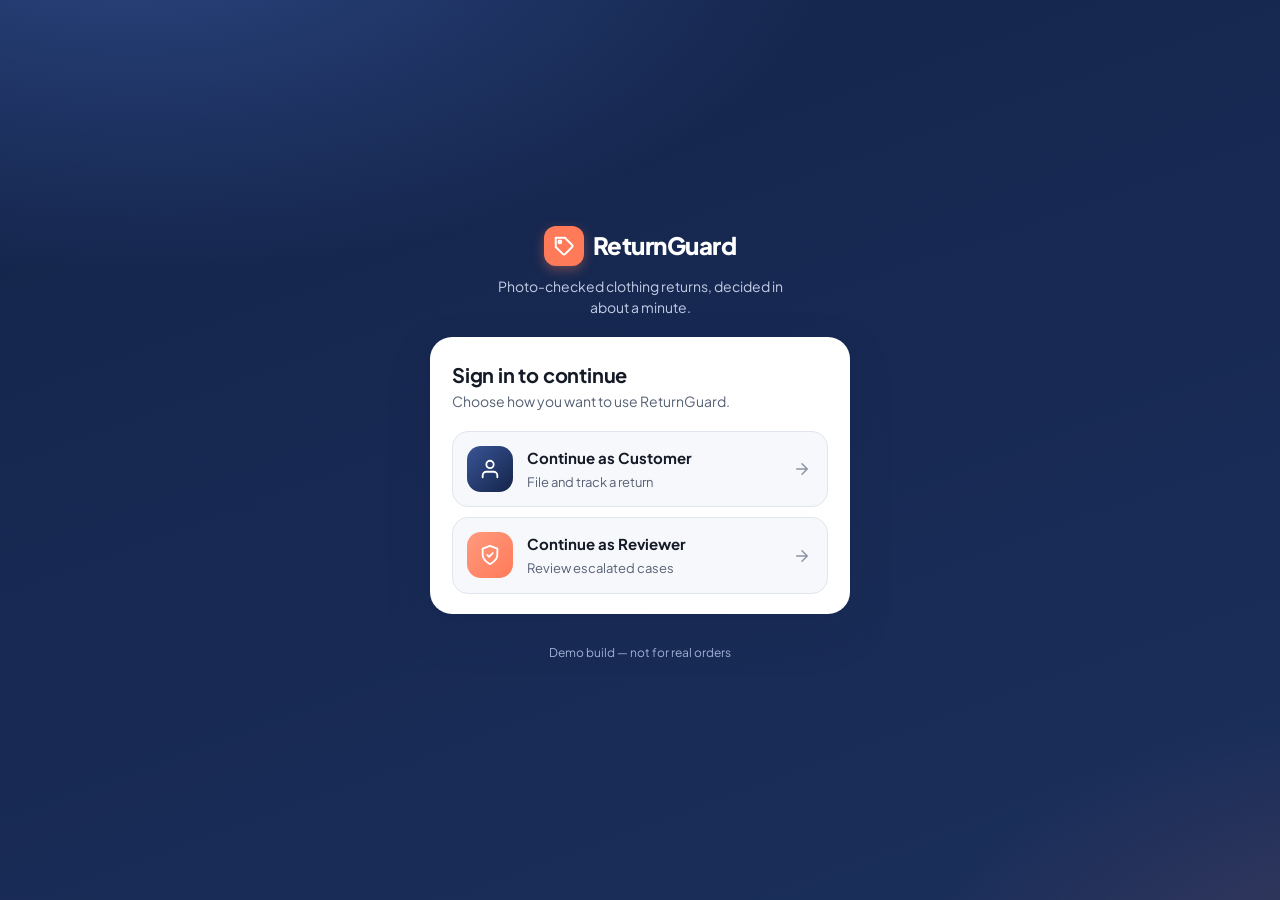
==== static/login.html @ 1fe6e281 "add : whole agentic integration and with multi page UI and theme change" ====
<!doctype html>
<html lang="en">
<head>
<meta charset="utf-8">
<meta name="viewport" content="width=device-width, initial-scale=1">
<title>Sign in · ReturnGuard</title>
<link rel="preconnect" href="https://fonts.googleapis.com">
<link rel="preconnect" href="https://fonts.gstatic.com" crossorigin>
<link href="https://fonts.googleapis.com/css2?family=Plus+Jakarta+Sans:wght@400;500;600;700;800&family=JetBrains+Mono:wght@500&display=swap" rel="stylesheet">
<link rel="stylesheet" href="/static/app.css">
<style>
body { min-height: 100vh; display: grid; place-items: center; padding: 28px 16px;
       background: radial-gradient(1200px 600px at 10% -10%, #2b4682 0%, transparent 60%),
                   radial-gradient(900px 500px at 110% 110%, #ff7a5926 0%, transparent 55%),
                   linear-gradient(160deg, var(--navy) 0%, #1b2f5c 100%); }
.wrap { width: 100%; max-width: 420px; display: grid; gap: 18px; }
.top { text-align: center; color: #fff; display: grid; gap: 10px; justify-items: center; }
.top .brand { font-size: 24px; }
.top .brand .tag { width: 40px; height: 40px; border-radius: 12px; }
.top .brand .tag svg { width: 22px; height: 22px; }
.top p { margin: 0; color: #c3cde4; font-size: 14px; max-width: 32ch; }
.card { background: var(--surface); border-radius: 22px; box-shadow: var(--shadow-lg); padding: 26px 22px 20px; }
.card h1 { font-size: 20px; }
.card .sub { color: var(--ink-2); font-size: 14px; margin: 4px 0 18px; }
.roles { display: grid; gap: 10px; }
.role { display: grid; grid-template-columns: 46px 1fr 20px; gap: 14px; align-items: center; text-align: left; width: 100%;
        background: var(--card); border: 1.5px solid var(--line); border-radius: 16px; padding: 14px; cursor: pointer;
        transition: border-color .15s, background .15s, transform .15s; }
.role:hover { border-color: var(--line-2); transform: translateY(-1px); background: #fff; }
.role[aria-expanded="true"] { border-color: var(--coral); background: #fff; box-shadow: 0 0 0 4px var(--coral-soft); }
.avatar { width: 46px; height: 46px; border-radius: 14px; display: grid; place-items: center; color: #fff; background: linear-gradient(135deg, var(--navy-3), var(--navy)); }
.avatar.r { background: linear-gradient(135deg, #ff9a7e, var(--coral)); }
.avatar svg { width: 22px; height: 22px; }
.role b { display: block; font-size: 15px; }
.role span.s { font-size: 13px; color: var(--ink-2); }
.arrow { color: var(--ink-3); }
.role[aria-expanded="true"] .arrow { color: var(--coral); }
form { margin-top: 6px; }
.demo { margin-top: 14px; font-size: 13px; color: var(--ink-2); background: var(--card); border: 1px dashed var(--line-2); border-radius: 12px; padding: 10px 12px; display: flex; flex-wrap: wrap; gap: 6px; align-items: center; }
.demo button { border: 1px solid var(--line-2); background: #fff; border-radius: 999px; padding: 3px 10px; font-size: 12.5px; font-weight: 600; cursor: pointer; color: var(--navy-2); }
.demo button:hover { border-color: var(--navy-3); }
.foot { text-align: center; color: #9fb0d3; font-size: 12px; }
.pw { position: relative; }
.pw input { padding-right: 46px; }
.eye { position: absolute; right: 6px; top: 50%; transform: translateY(-50%); width: 34px; height: 34px; border: 0; border-radius: 10px;
       background: transparent; color: var(--ink-3); display: grid; place-items: center; cursor: pointer; }
.eye:hover { background: var(--card); color: var(--navy-2); }
.eye[aria-pressed="true"] { color: var(--coral); }
</style>
</head>
<body>
<div class="wrap rise">
  <div class="top" id="top"></div>
  <main class="card">
    <h1>Sign in to continue</h1>
    <p class="sub">Choose how you want to use ReturnGuard.</p>
    <div class="roles">
      <button class="role" id="role-customer" type="button" aria-expanded="false" aria-controls="form">
        <span class="avatar" id="ic-c"></span><span><b>Continue as Customer</b><span class="s">File and track a return</span></span><span class="arrow" id="ar-c"></span>
      </button>
      <button class="role" id="role-reviewer" type="button" aria-expanded="false" aria-controls="form">
        <span class="avatar r" id="ic-r"></span><span><b>Continue as Reviewer</b><span class="s">Review escalated cases</span></span><span class="arrow" id="ar-r"></span>
      </button>
    </div>
    <form id="form" hidden novalidate class="rise">
      <label for="username">Username</label>
      <input type="text" id="username" autocomplete="username" required>
      <label for="password">Password</label>
      <div class="pw">
        <input type="password" id="password" autocomplete="current-password" required>
        <button type="button" class="eye" id="eye" aria-label="Show password" aria-pressed="false" title="Show password"></button>
      </div>
      <button class="btn block" id="submit" type="submit" style="margin-top:20px">Sign in</button>
      <div id="err" role="alert"></div>
      <div class="demo" id="demo" hidden></div>
    </form>
  </main>
  <p class="foot">Demo build — not for real orders</p>
</div>
<script src="/static/app.js"></script>
<script>
let role = null, demo = [];
$("top").innerHTML = `${brand()}<p>Photo-checked clothing returns, decided in about a minute.</p>`;
$("ic-c").innerHTML = icon("user"); $("ic-r").innerHTML = icon("shield");
$("ar-c").innerHTML = icon("arrow"); $("ar-r").innerHTML = icon("arrow");

function setPasswordVisible(show) {
  $("password").type = show ? "text" : "password";
  $("eye").innerHTML = icon(show ? "eyeOff" : "eye");
  $("eye").setAttribute("aria-pressed", show);
  $("eye").setAttribute("aria-label", show ? "Hide password" : "Show password");
  $("eye").title = show ? "Hide password" : "Show password";
}
setPasswordVisible(false);
$("eye").onclick = () => { setPasswordVisible($("password").type === "password"); $("password").focus(); };

function choose(r) {
  role = r;
  for (const k of ["customer", "reviewer"]) $("role-" + k).setAttribute("aria-expanded", k === r);
  $("form").hidden = false;
  $("err").innerHTML = "";
  $("submit").textContent = r === "reviewer" ? "Sign in as reviewer" : "Sign in";
  const accounts = demo.filter((a) => a.role === r);
  $("demo").hidden = !accounts.length;
  $("demo").innerHTML = `<span>Demo accounts:</span>` + accounts.map((a) =>
    `<button type="button" data-u="${esc(a.username)}" data-p="${esc(a.password)}">${esc(a.username)}</button>`).join("");
  $("demo").querySelectorAll("button").forEach((b) => b.onclick = () => { $("username").value = b.dataset.u; $("password").value = b.dataset.p; $("submit").focus(); });
  $("username").focus();
}
$("role-customer").onclick = () => choose("customer");
$("role-reviewer").onclick = () => choose("reviewer");

$("form").addEventListener("submit", async (e) => {
  e.preventDefault();
  $("err").innerHTML = "";
  if (!$("username").value.trim() || !$("password").value) {
    $("err").innerHTML = `<div class="error">Enter your username and password.</div>`;
    return;
  }
  $("submit").disabled = true;
  try {
    const u = await postJSON("/api/login", {username: $("username").value.trim(), password: $("password").value, role});
    location.href = u.role === "reviewer" ? "/review" : "/customer";
  } catch (err) {
    $("err").innerHTML = `<div class="error">${esc(err.message)}</div>`;
  } finally { $("submit").disabled = false; }
});

(async () => {
  try { demo = (await api("/api/config")).demo_accounts; } catch { demo = []; }
  const want = new URLSearchParams(location.search).get("role");
  if (want === "customer" || want === "reviewer") choose(want);
})();
</script>
</body>
</html>
---- static/app.css ----
/* ReturnGuard shared styles. Brand: deep navy with a coral "garment tag" accent, soft cool background,
   rounded white cards. Built from the team's Figma wireframes (S1-S5), restyled for the demo. */
:root {
  --navy: #14244a;
  --navy-2: #22396e;
  --navy-3: #3a5596;
  --coral: #ff7a59;
  --coral-soft: #ffe9e2;
  --bg: #f2f4f8;
  --surface: #ffffff;
  --card: #f7f8fb;
  --line: #e1e5ee;
  --line-2: #cfd6e4;
  --ink: #141a26;
  --ink-2: #566175;
  --ink-3: #8b94a6;
  --ok: #138a5c;   --ok-bg: #e2f5ec;   --ok-btn: #179a67;
  --warn: #9a6400; --warn-bg: #fdf1d2; --warn-btn: #d99a0b; --warn-box: #fff7e2;
  --bad: #c42b31;  --bad-bg: #fde6e6;  --bad-btn: #dc3a40;
  --info: #2f55b8; --info-bg: #e7eeff;
  --box: #ff6a3d;
  --shadow: 0 1px 2px rgba(20, 36, 74, .06), 0 8px 24px rgba(20, 36, 74, .07);
  --shadow-lg: 0 2px 4px rgba(20, 36, 74, .06), 0 18px 48px rgba(20, 36, 74, .14);
  --radius: 16px;
  --font: "Plus Jakarta Sans", "Segoe UI", system-ui, -apple-system, sans-serif;
  --mono: "JetBrains Mono", ui-monospace, Consolas, monospace;
}
* { box-sizing: border-box; }
html, body { margin: 0; }
body { background: var(--bg); color: var(--ink); font: 15px/1.55 var(--font); -webkit-font-smoothing: antialiased; }
h1, h2, h3 { margin: 0; line-height: 1.2; letter-spacing: -0.01em; }
button, input, select, textarea { font: inherit; color: inherit; }
:focus-visible { outline: 3px solid var(--coral); outline-offset: 2px; }
[hidden] { display: none !important; }
a { color: var(--navy-3); }
.mono { font-family: var(--mono); font-variant-numeric: tabular-nums; }
svg.i { width: 18px; height: 18px; flex: none; stroke: currentColor; fill: none; stroke-width: 2; stroke-linecap: round; stroke-linejoin: round; vertical-align: -3px; }

/* header bar */
.bar { background: linear-gradient(120deg, var(--navy) 0%, var(--navy-2) 70%, #2b4682 100%); color: #fff;
       display: flex; align-items: center; gap: 12px; padding: 12px 18px; min-height: 64px; position: relative; }
.bar h1 { font-size: 17px; font-weight: 700; }
.bar .grow { flex: 1; }
.bar .meta { font-size: 13px; color: #c3cde4; }
.brand { display: inline-flex; align-items: center; gap: 9px; font-weight: 800; font-size: 17px; letter-spacing: -0.02em; color: #fff; text-decoration: none; }
.brand .tag { width: 30px; height: 30px; border-radius: 9px; background: var(--coral); display: grid; place-items: center; box-shadow: 0 4px 12px rgba(255,122,89,.35); }
.brand .tag svg { width: 17px; height: 17px; stroke: #fff; fill: none; stroke-width: 2.2; stroke-linecap: round; stroke-linejoin: round; }
.back { width: 38px; height: 38px; border-radius: 50%; border: 1px solid rgba(255,255,255,.22); background: rgba(255,255,255,.1);
        color: #fff; display: inline-grid; place-items: center; cursor: pointer; transition: background .15s, transform .15s; flex: none; }
.back:hover { background: rgba(255,255,255,.2); transform: translateX(-2px); }
.back svg { width: 18px; height: 18px; stroke: #fff; fill: none; stroke-width: 2.4; stroke-linecap: round; stroke-linejoin: round; }
.userchip { display: inline-flex; align-items: center; gap: 8px; font-size: 13px; color: #dfe6f5; }
.avatar-sm { width: 30px; height: 30px; border-radius: 50%; background: rgba(255,255,255,.16); display: grid; place-items: center; font-weight: 700; font-size: 12px; color: #fff; }
.signout { display: inline-flex; align-items: center; gap: 6px; background: rgba(255,255,255,.1); border: 1px solid rgba(255,255,255,.22);
           color: #fff; border-radius: 999px; padding: 6px 12px; font-size: 13px; font-weight: 600; cursor: pointer; }
.signout:hover { background: rgba(255,255,255,.2); }
.signout svg { width: 15px; height: 15px; }

/* buttons */
.btn { display: inline-flex; align-items: center; justify-content: center; gap: 8px; border: 0; border-radius: 12px; padding: 11px 18px;
       font-weight: 700; cursor: pointer; background: linear-gradient(135deg, var(--navy-2), var(--navy)); color: #fff;
       box-shadow: 0 4px 14px rgba(20,36,74,.22); transition: transform .12s, box-shadow .12s, filter .12s; }
.btn:hover:not(:disabled) { transform: translateY(-1px); box-shadow: 0 8px 20px rgba(20,36,74,.26); }
.btn:active:not(:disabled) { transform: translateY(0); }
.btn:disabled { opacity: .55; cursor: progress; }
.btn.block { display: flex; width: 100%; padding: 14px; font-size: 16px; }
.btn.ok { background: linear-gradient(135deg, #1fae75, var(--ok-btn)); box-shadow: 0 4px 14px rgba(23,154,103,.28); }
.btn.bad { background: linear-gradient(135deg, #ea5056, var(--bad-btn)); box-shadow: 0 4px 14px rgba(220,58,64,.25); }
.btn.warn { background: linear-gradient(135deg, #f0b425, var(--warn-btn)); box-shadow: 0 4px 14px rgba(217,154,11,.28); }
.btn.coral { background: linear-gradient(135deg, #ff8f72, var(--coral)); box-shadow: 0 4px 14px rgba(255,122,89,.32); }
.btn.ghost { background: #fff; color: var(--navy); border: 1px solid var(--line-2); box-shadow: none; }

/* pills and labels */
.pill { display: inline-flex; align-items: center; gap: 6px; font-size: 11.5px; font-weight: 700; letter-spacing: .02em; padding: 4px 10px; border-radius: 999px; white-space: nowrap; }
.pill::before { content: ""; width: 6px; height: 6px; border-radius: 50%; background: currentColor; opacity: .8; }
.pill.bad { background: var(--bad-bg); color: var(--bad); } .pill.warn { background: var(--warn-bg); color: var(--warn); }
.pill.ok { background: var(--ok-bg); color: var(--ok); } .pill.info { background: var(--info-bg); color: var(--info); }
.pill.mute { background: #eceff4; color: var(--ink-2); }
.label { font-size: 11.5px; font-weight: 800; letter-spacing: .08em; text-transform: uppercase; color: var(--ink-3); }
.muted { color: var(--ink-2); } .small { font-size: 13px; }
.error { margin-top: 10px; padding: 10px 12px; border-radius: 10px; background: var(--bad-bg); color: #8f1d22; font-size: 14px; }

/* forms */
label { display: block; font-size: 13px; font-weight: 700; margin: 18px 0 7px; }
select, input[type=text], input[type=password], textarea { width: 100%; padding: 11px 13px; border: 1px solid var(--line-2); border-radius: 12px; background: #fff; transition: border-color .15s, box-shadow .15s; }
select:focus, input:focus, textarea:focus { outline: none; border-color: var(--navy-3); box-shadow: 0 0 0 4px rgba(58,85,150,.14); }
textarea { min-height: 100px; resize: vertical; }

/* surfaces */
.surface { background: var(--surface); border-radius: var(--radius); box-shadow: var(--shadow); }
.spin { width: 18px; height: 18px; border-radius: 50%; border: 3px solid var(--line); border-top-color: var(--navy-3); animation: spin 1s linear infinite; display: inline-block; }
@keyframes spin { to { transform: rotate(360deg); } }
@keyframes rise { from { opacity: 0; transform: translateY(6px); } to { opacity: 1; transform: none; } }
.rise { animation: rise .35s ease both; }
@media (prefers-reduced-motion: reduce) { .spin, .rise { animation: none; } .btn, .back { transition: none; } }

/* photo with defect boxes */
.photo { position: relative; line-height: 0; background: #e3e8f1; border-radius: 12px; overflow: hidden; }
.photo img { width: 100%; display: block; }
.box { position: absolute; border: 2px solid var(--box); border-radius: 4px; box-shadow: 0 0 0 9999px rgba(0,0,0,0); }
.box span { position: absolute; left: -2px; top: -22px; background: var(--box); color: #fff; font: 700 11px/1 var(--font); padding: 5px 7px; border-radius: 5px 5px 5px 0; white-space: nowrap; }
.box.flip span { top: auto; bottom: -22px; border-radius: 0 5px 5px 5px; }
.box.weak { border-style: dashed; border-color: #f2b04a; opacity: .85; }
.box.weak span { background: #f2b04a; color: #3d2a00; font-weight: 600; }
.photo.nobox .box { display: none; }
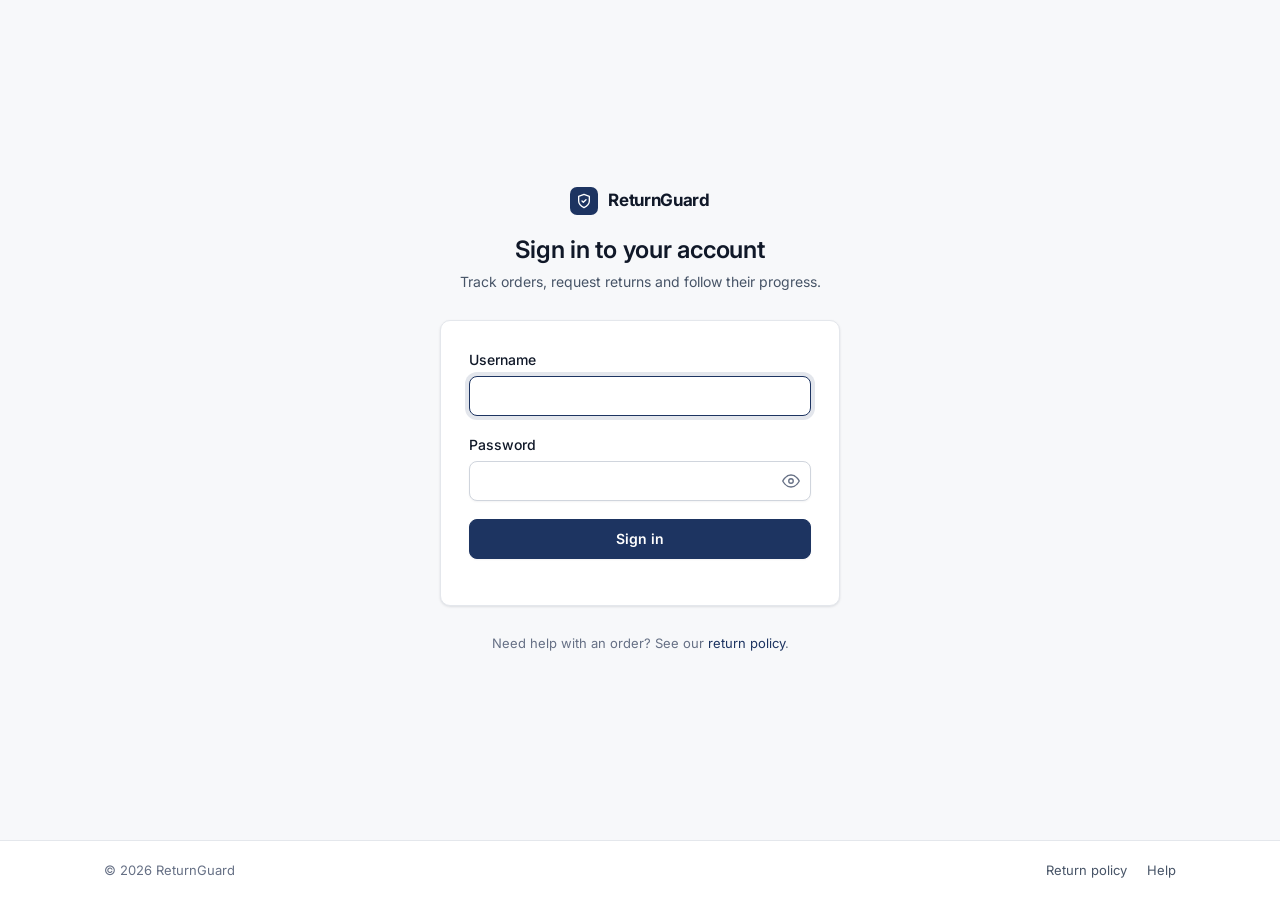
==== commit ed4d32f4: "update: implemented all the suggested changes by sir that include: 1) Image intigirty check that the" ====
--- a/static/login.html
+++ b/static/login.html
@@ -4,111 +4,100 @@
 <meta charset="utf-8">
 <meta name="viewport" content="width=device-width, initial-scale=1">
 <title>Sign in · ReturnGuard</title>
+<link rel="icon" href="/static/favicon.svg" type="image/svg+xml">
 <link rel="preconnect" href="https://fonts.googleapis.com">
 <link rel="preconnect" href="https://fonts.gstatic.com" crossorigin>
-<link href="https://fonts.googleapis.com/css2?family=Plus+Jakarta+Sans:wght@400;500;600;700;800&family=JetBrains+Mono:wght@500&display=swap" rel="stylesheet">
-<link rel="stylesheet" href="/static/app.css">
+<link href="https://fonts.googleapis.com/css2?family=Inter:wght@400;500;600;700&display=swap" rel="stylesheet">
+<link rel="stylesheet" href="/static/app.css?v=4">
 <style>
-body { min-height: 100vh; display: grid; place-items: center; padding: 28px 16px;
-       background: radial-gradient(1200px 600px at 10% -10%, #2b4682 0%, transparent 60%),
-                   radial-gradient(900px 500px at 110% 110%, #ff7a5926 0%, transparent 55%),
-                   linear-gradient(160deg, var(--navy) 0%, #1b2f5c 100%); }
-.wrap { width: 100%; max-width: 420px; display: grid; gap: 18px; }
-.top { text-align: center; color: #fff; display: grid; gap: 10px; justify-items: center; }
-.top .brand { font-size: 24px; }
-.top .brand .tag { width: 40px; height: 40px; border-radius: 12px; }
-.top .brand .tag svg { width: 22px; height: 22px; }
-.top p { margin: 0; color: #c3cde4; font-size: 14px; max-width: 32ch; }
-.card { background: var(--surface); border-radius: 22px; box-shadow: var(--shadow-lg); padding: 26px 22px 20px; }
-.card h1 { font-size: 20px; }
-.card .sub { color: var(--ink-2); font-size: 14px; margin: 4px 0 18px; }
-.roles { display: grid; gap: 10px; }
-.role { display: grid; grid-template-columns: 46px 1fr 20px; gap: 14px; align-items: center; text-align: left; width: 100%;
-        background: var(--card); border: 1.5px solid var(--line); border-radius: 16px; padding: 14px; cursor: pointer;
-        transition: border-color .15s, background .15s, transform .15s; }
-.role:hover { border-color: var(--line-2); transform: translateY(-1px); background: #fff; }
-.role[aria-expanded="true"] { border-color: var(--coral); background: #fff; box-shadow: 0 0 0 4px var(--coral-soft); }
-.avatar { width: 46px; height: 46px; border-radius: 14px; display: grid; place-items: center; color: #fff; background: linear-gradient(135deg, var(--navy-3), var(--navy)); }
-.avatar.r { background: linear-gradient(135deg, #ff9a7e, var(--coral)); }
-.avatar svg { width: 22px; height: 22px; }
-.role b { display: block; font-size: 15px; }
-.role span.s { font-size: 13px; color: var(--ink-2); }
-.arrow { color: var(--ink-3); }
-.role[aria-expanded="true"] .arrow { color: var(--coral); }
-form { margin-top: 6px; }
-.demo { margin-top: 14px; font-size: 13px; color: var(--ink-2); background: var(--card); border: 1px dashed var(--line-2); border-radius: 12px; padding: 10px 12px; display: flex; flex-wrap: wrap; gap: 6px; align-items: center; }
-.demo button { border: 1px solid var(--line-2); background: #fff; border-radius: 999px; padding: 3px 10px; font-size: 12.5px; font-weight: 600; cursor: pointer; color: var(--navy-2); }
-.demo button:hover { border-color: var(--navy-3); }
-.foot { text-align: center; color: #9fb0d3; font-size: 12px; }
+body { min-height: 100vh; display: flex; flex-direction: column; }
+main { flex: 1; display: grid; place-items: center; padding: 48px 16px; }
+.wrap { width: 100%; max-width: 400px; display: grid; gap: 28px; }
+.head { display: grid; justify-items: center; gap: 20px; text-align: center; }
+.head h1 { font-size: 24px; }
+.head p { color: var(--ink-2); margin-top: 6px; }
+.card { padding: 28px; display: grid; gap: 18px; box-shadow: var(--shadow); }
 .pw { position: relative; }
-.pw input { padding-right: 46px; }
-.eye { position: absolute; right: 6px; top: 50%; transform: translateY(-50%); width: 34px; height: 34px; border: 0; border-radius: 10px;
-       background: transparent; color: var(--ink-3); display: grid; place-items: center; cursor: pointer; }
-.eye:hover { background: var(--card); color: var(--navy-2); }
-.eye[aria-pressed="true"] { color: var(--coral); }
+.pw input { padding-right: 44px; }
+.eye { position: absolute; right: 4px; top: 4px; width: 32px; height: 32px; border: 0; border-radius: 6px; background: transparent; color: var(--ink-3); display: grid; place-items: center; cursor: pointer; }
+.eye:hover { background: var(--subtle); color: var(--ink); }
+.note { text-align: center; font-size: 13px; color: var(--ink-3); }
+.card.demo { padding: 14px 16px; gap: 8px; overflow: visible; position: relative; z-index: 5; }
+.demo-label { font-size: 13px; font-weight: 500; color: var(--ink-2); }
+.demo-row { display: flex; gap: 8px; }
+.reset { width: 48px; height: 48px; flex: none; border: 1px solid var(--line-strong); border-radius: 8px; background: #fff; color: var(--ink-2); display: grid; place-items: center; cursor: pointer; transition: background .15s, color .15s; }
+.reset:hover { background: var(--subtle); color: var(--ink); }
+.reset svg { width: 16px; height: 16px; }
+/* account picker: a button that opens a listbox */
+.picker { position: relative; flex: 1; min-width: 0; }
+.picker-btn { width: 100%; height: 48px; display: flex; align-items: center; gap: 10px; padding: 0 12px 0 8px; border: 1px solid var(--line-strong); border-radius: 8px;
+              background: #fff; text-align: left; cursor: pointer; transition: border-color .15s, box-shadow .15s; }
+.picker-btn:hover { border-color: var(--ink-3); }
+.picker-btn:focus-visible, .picker.open .picker-btn { outline: none; border-color: var(--brand); box-shadow: 0 0 0 4px rgba(29, 52, 97, .12); }
+.picker-btn .ph { flex: 1; min-width: 0; color: var(--ink-3); padding-left: 2px; white-space: nowrap; overflow: hidden; text-overflow: ellipsis; }
+.picker-btn .caret { margin-left: auto; color: var(--ink-3); transition: transform .15s; }
+.picker.open .picker-btn .caret { transform: rotate(180deg); }
+.av { width: 32px; height: 32px; flex: none; border-radius: 50%; display: grid; place-items: center; font-size: 12px; font-weight: 600; background: var(--brand-soft); color: var(--brand); }
+.av.rev { background: var(--info-bg); color: var(--info); }
+.av.courier { background: var(--warn-bg); color: var(--warn); }
+.av.blank { background: var(--subtle); color: var(--ink-3); border: 1px dashed var(--line-strong); }
+.av.blank svg { width: 15px; height: 15px; }
+.who { min-width: 0; flex: 1; display: grid; line-height: 1.25; }
+.who strong { font-size: 14px; font-weight: 500; color: var(--ink); white-space: nowrap; overflow: hidden; text-overflow: ellipsis; }
+.who span { font-size: 12px; color: var(--ink-3); font-family: var(--mono); }
+.menu { position: absolute; left: 0; right: 0; top: calc(100% + 6px); background: #fff; border: 1px solid var(--line); border-radius: 10px; box-shadow: var(--shadow-lg);
+        padding: 6px; list-style: none; margin: 0; max-height: 440px; overflow-y: auto; display: none; }
+.picker.open .menu { display: block; animation: drop .12s ease-out; }  /* display:none when closed, so it never adds scroll space */
+@keyframes drop { from { opacity: 0; transform: translateY(-4px); } }
+@keyframes rise { from { opacity: 0; transform: translateY(4px); } }
+.menu:focus { outline: none; }
+.picker.up .menu { top: auto; bottom: calc(100% + 6px); }
+.picker.up.open .menu { animation-name: rise; }
+.menu .grp { padding: 8px 10px 4px; font-size: 11px; font-weight: 600; letter-spacing: .04em; text-transform: uppercase; color: var(--ink-3); }
+.menu .grp + .opt { margin-top: 0; }
+.opt { display: flex; align-items: center; gap: 10px; padding: 8px 10px; border-radius: 8px; cursor: pointer; }
+.opt.active { background: var(--subtle); }
+.opt[aria-selected="true"] { background: var(--brand-soft); }
+.opt .tick { width: 16px; height: 16px; color: var(--brand); visibility: hidden; flex: none; }
+.opt[aria-selected="true"] .tick { visibility: visible; }
+.menu .sep { height: 1px; background: var(--line); margin: 6px 4px; }
+@media (prefers-reduced-motion: reduce) { .picker.open .menu { animation: none; } .picker-btn .caret { transition: none; } }
+.reset.busy svg { animation: spin .8s linear infinite; }
+.demo-msg { font-size: 12px; color: var(--ok); }
+@media (max-width: 480px) { .card { padding: 22px 18px; } main { padding: 32px 16px; } }
 </style>
 </head>
 <body>
-<div class="wrap rise">
-  <div class="top" id="top"></div>
-  <main class="card">
-    <h1>Sign in to continue</h1>
-    <p class="sub">Choose how you want to use ReturnGuard.</p>
-    <div class="roles">
-      <button class="role" id="role-customer" type="button" aria-expanded="false" aria-controls="form">
-        <span class="avatar" id="ic-c"></span><span><b>Continue as Customer</b><span class="s">File and track a return</span></span><span class="arrow" id="ar-c"></span>
-      </button>
-      <button class="role" id="role-reviewer" type="button" aria-expanded="false" aria-controls="form">
-        <span class="avatar r" id="ic-r"></span><span><b>Continue as Reviewer</b><span class="s">Review escalated cases</span></span><span class="arrow" id="ar-r"></span>
-      </button>
+<main>
+  <div class="wrap">
+    <div class="head">
+      <span id="logo"></span>
+      <div><h1>Sign in to your account</h1><p>Track orders, request returns and follow their progress.</p></div>
     </div>
-    <form id="form" hidden novalidate class="rise">
-      <label for="username">Username</label>
-      <input type="text" id="username" autocomplete="username" required>
-      <label for="password">Password</label>
-      <div class="pw">
-        <input type="password" id="password" autocomplete="current-password" required>
-        <button type="button" class="eye" id="eye" aria-label="Show password" aria-pressed="false" title="Show password"></button>
-      </div>
-      <button class="btn block" id="submit" type="submit" style="margin-top:20px">Sign in</button>
+    <form class="card" id="form" novalidate>
+      <div class="field"><label for="username">Username</label><input type="text" id="username" autocomplete="username" autocapitalize="none" required></div>
+      <div class="field"><label for="password">Password</label>
+        <div class="pw"><input type="password" id="password" autocomplete="current-password" required>
+          <button type="button" class="eye" id="eye" aria-label="Show password" aria-pressed="false"></button></div></div>
+      <button class="btn block" id="submit" type="submit">Sign in</button>
       <div id="err" role="alert"></div>
-      <div class="demo" id="demo" hidden></div>
     </form>
-  </main>
-  <p class="foot">Demo build — not for real orders</p>
-</div>
-<script src="/static/app.js"></script>
+    <section class="card demo" id="demo" hidden aria-label="Test accounts"></section>
+    <p class="note">Need help with an order? See our <a href="/policy">return policy</a>.</p>
+  </div>
+</main>
+<script src="/static/app.js?v=4"></script>
 <script>
-let role = null, demo = [];
-$("top").innerHTML = `${brand()}<p>Photo-checked clothing returns, decided in about a minute.</p>`;
-$("ic-c").innerHTML = icon("user"); $("ic-r").innerHTML = icon("shield");
-$("ar-c").innerHTML = icon("arrow"); $("ar-r").innerHTML = icon("arrow");
-
-function setPasswordVisible(show) {
+document.body.insertAdjacentHTML("beforeend", footerHTML());
+$("logo").innerHTML = logoHTML(false, "/login");
+function setVisible(show) {
   $("password").type = show ? "text" : "password";
   $("eye").innerHTML = icon(show ? "eyeOff" : "eye");
   $("eye").setAttribute("aria-pressed", show);
   $("eye").setAttribute("aria-label", show ? "Hide password" : "Show password");
-  $("eye").title = show ? "Hide password" : "Show password";
 }
-setPasswordVisible(false);
-$("eye").onclick = () => { setPasswordVisible($("password").type === "password"); $("password").focus(); };
-
-function choose(r) {
-  role = r;
-  for (const k of ["customer", "reviewer"]) $("role-" + k).setAttribute("aria-expanded", k === r);
-  $("form").hidden = false;
-  $("err").innerHTML = "";
-  $("submit").textContent = r === "reviewer" ? "Sign in as reviewer" : "Sign in";
-  const accounts = demo.filter((a) => a.role === r);
-  $("demo").hidden = !accounts.length;
-  $("demo").innerHTML = `<span>Demo accounts:</span>` + accounts.map((a) =>
-    `<button type="button" data-u="${esc(a.username)}" data-p="${esc(a.password)}">${esc(a.username)}</button>`).join("");
-  $("demo").querySelectorAll("button").forEach((b) => b.onclick = () => { $("username").value = b.dataset.u; $("password").value = b.dataset.p; $("submit").focus(); });
-  $("username").focus();
-}
-$("role-customer").onclick = () => choose("customer");
-$("role-reviewer").onclick = () => choose("reviewer");
+setVisible(false);
+$("eye").onclick = () => { setVisible($("password").type === "password"); $("password").focus(); };
 
 $("form").addEventListener("submit", async (e) => {
   e.preventDefault();
@@ -119,17 +108,84 @@
   }
   $("submit").disabled = true;
   try {
-    const u = await postJSON("/api/login", {username: $("username").value.trim(), password: $("password").value, role});
-    location.href = u.role === "reviewer" ? "/review" : "/customer";
+    const u = await postJSON("/api/login", {username: $("username").value.trim(), password: $("password").value});
+    location.href = ROLE_HOME[u.role] || "/account";
   } catch (err) {
     $("err").innerHTML = `<div class="error">${esc(err.message)}</div>`;
   } finally { $("submit").disabled = false; }
 });
 
-(async () => {
-  try { demo = (await api("/api/config")).demo_accounts; } catch { demo = []; }
-  const want = new URLSearchParams(location.search).get("role");
-  if (want === "customer" || want === "reviewer") choose(want);
+(async () => {  // demo account shortcuts only when SHOW_DEMO_ACCOUNTS=1 on the server
+  try {
+    const demo = (await api("/api/config")).demo_accounts || [];
+    if (demo.length) {
+      $("demo").hidden = false;
+      const ROLE = {customer: ["", "mute", "Customer"], reviewer: ["rev", "info", "Reviewer"], courier: ["courier", "warn", "Pickup"]};
+      const avatar = (a) => `<span class="av ${ROLE[a.role][0]}">${esc(initials(a.name))}</span>`;
+      const roleBadge = (a) => `<span class="badge ${ROLE[a.role][1]}">${ROLE[a.role][2]}</span>`;
+      const option = (a) => `<li class="opt" role="option" id="opt-${esc(a.username)}" data-u="${esc(a.username)}" aria-selected="false">
+          ${avatar(a)}<span class="who"><strong>${esc(a.name)}</strong><span>${esc(a.username)} · ${esc(a.password)}</span></span>${icon("check", "tick")}</li>`;
+      const group = (label, role) => `<li class="grp" role="presentation">${label}</li>` + demo.filter((a) => a.role === role).map(option).join("");
+      $("demo").innerHTML = `<span class="demo-label" id="acct-label">Test account</span>
+        <div class="demo-row">
+          <div class="picker" id="picker">
+            <button type="button" class="picker-btn" id="acct" aria-haspopup="listbox" aria-expanded="false" aria-labelledby="acct-label acct"></button>
+            <ul class="menu" id="acct-menu" role="listbox" tabindex="-1" aria-labelledby="acct-label">
+              ${group("Customers", "customer")}<li class="sep" role="presentation"></li>${group("Reviewer", "reviewer")}<li class="sep" role="presentation"></li>${group("Pickup partner", "courier")}</ul>
+          </div>
+          <button type="button" class="reset" id="reset" title="Reset demo: delete all returns and photos" aria-label="Reset demo data">${icon("refresh")}</button>
+        </div>
+        <div class="demo-msg" id="demo-msg" hidden></div>`;
+
+      const opts = [...$("acct-menu").querySelectorAll(".opt")];
+      let chosen = null, active = -1;
+      const showChosen = () => {
+        $("acct").innerHTML = chosen
+          ? `${avatar(chosen)}<span class="who"><strong>${esc(chosen.name)}</strong><span>${esc(chosen.username)}</span></span>${roleBadge(chosen)}${icon("down", "caret")}`
+          : `<span class="av blank">${icon("user")}</span><span class="ph">Choose an account</span>${icon("down", "caret")}`;
+      };
+      const setActive = (i) => {
+        active = (i + opts.length) % opts.length;
+        opts.forEach((o, k) => o.classList.toggle("active", k === active));
+        opts[active].scrollIntoView({block: "nearest"});
+        $("acct-menu").setAttribute("aria-activedescendant", opts[active].id);
+      };
+      const open = (yes) => {
+        if (yes) { const r = $("acct").getBoundingClientRect(); $("picker").classList.toggle("up", innerHeight - r.bottom < 450 && r.top > innerHeight - r.bottom); }
+        $("picker").classList.toggle("open", yes);
+        $("acct").setAttribute("aria-expanded", yes);
+        if (yes) { setActive(Math.max(0, opts.findIndex((o) => o.dataset.u === chosen?.username))); $("acct-menu").focus(); }
+      };
+      const pick = (username) => {
+        chosen = demo.find((a) => a.username === username);
+        opts.forEach((o) => o.setAttribute("aria-selected", o.dataset.u === username));
+        $("username").value = chosen.username; $("password").value = chosen.password; $("err").innerHTML = "";
+        showChosen(); open(false); $("submit").focus();
+      };
+      showChosen();
+      $("acct").onclick = () => open(!$("picker").classList.contains("open"));
+      $("acct").onkeydown = (e) => { if (["ArrowDown", "ArrowUp", "Enter", " "].includes(e.key)) { e.preventDefault(); open(true); } };
+      opts.forEach((o, i) => { o.onclick = () => pick(o.dataset.u); o.onmousemove = () => { if (active !== i) setActive(i); }; });
+      $("acct-menu").onkeydown = (e) => {
+        if (e.key === "ArrowDown") { e.preventDefault(); setActive(active + 1); }
+        else if (e.key === "ArrowUp") { e.preventDefault(); setActive(active - 1); }
+        else if (e.key === "Enter" || e.key === " ") { e.preventDefault(); pick(opts[active].dataset.u); }
+        else if (e.key === "Escape" || e.key === "Tab") { open(false); $("acct").focus(); }
+      };
+      document.addEventListener("click", (e) => { if (!$("picker").contains(e.target)) open(false); });
+      $("reset").onclick = async () => {
+        if (!confirm("Reset the demo?\n\nThis deletes every return, its photos and its history, and starts case numbers from RG-000001 again. Accounts and orders are kept.")) return;
+        $("reset").classList.add("busy"); $("reset").disabled = true;
+        try {
+          const r = await postJSON("/api/demo/reset", {});
+          $("demo-msg").textContent = `Demo reset: ${r.cases} return${r.cases === 1 ? "" : "s"} and ${r.photos} photo${r.photos === 1 ? "" : "s"} removed.`;
+          $("demo-msg").hidden = false;
+        } catch (err) { $("err").innerHTML = `<div class="error">${esc(err.message)}</div>`; }
+        finally { $("reset").classList.remove("busy"); $("reset").disabled = false; }
+      };
+    }
+  } catch {}
+  $("username").focus();
 })();
 </script>
 </body>
--- a/static/app.css
+++ b/static/app.css
@@ -1,105 +1,116 @@
-/* ReturnGuard shared styles. Brand: deep navy with a coral "garment tag" accent, soft cool background,
-   rounded white cards. Built from the team's Figma wireframes (S1-S5), restyled for the demo. */
+/* ReturnGuard design system: neutral greys, one navy brand colour, 1px borders, light shadows, Inter.
+   Status colours follow the usual success / warning / error / info roles. */
 :root {
-  --navy: #14244a;
-  --navy-2: #22396e;
-  --navy-3: #3a5596;
-  --coral: #ff7a59;
-  --coral-soft: #ffe9e2;
-  --bg: #f2f4f8;
+  --brand: #1d3461;
+  --brand-hover: #162a4f;
+  --brand-soft: #eef2f8;
+  --bg: #f7f8fa;
   --surface: #ffffff;
-  --card: #f7f8fb;
-  --line: #e1e5ee;
-  --line-2: #cfd6e4;
-  --ink: #141a26;
-  --ink-2: #566175;
-  --ink-3: #8b94a6;
-  --ok: #138a5c;   --ok-bg: #e2f5ec;   --ok-btn: #179a67;
-  --warn: #9a6400; --warn-bg: #fdf1d2; --warn-btn: #d99a0b; --warn-box: #fff7e2;
-  --bad: #c42b31;  --bad-bg: #fde6e6;  --bad-btn: #dc3a40;
-  --info: #2f55b8; --info-bg: #e7eeff;
-  --box: #ff6a3d;
-  --shadow: 0 1px 2px rgba(20, 36, 74, .06), 0 8px 24px rgba(20, 36, 74, .07);
-  --shadow-lg: 0 2px 4px rgba(20, 36, 74, .06), 0 18px 48px rgba(20, 36, 74, .14);
-  --radius: 16px;
-  --font: "Plus Jakarta Sans", "Segoe UI", system-ui, -apple-system, sans-serif;
+  --subtle: #f9fafb;
+  --line: #e4e7ec;
+  --line-strong: #d0d5dd;
+  --ink: #101828;
+  --ink-2: #475467;
+  --ink-3: #667085;
+  --ok: #067647;   --ok-bg: #ecfdf3;   --ok-line: #abefc6;
+  --warn: #b54708; --warn-bg: #fffaeb; --warn-line: #fedf89;
+  --bad: #b42318;  --bad-bg: #fef3f2;  --bad-line: #fecdca;
+  --info: #175cd3; --info-bg: #eff8ff; --info-line: #b2ddff;
+  --box: #f04438;
+  --radius: 10px;
+  --shadow-sm: 0 1px 2px rgba(16, 24, 40, .05);
+  --shadow: 0 1px 3px rgba(16, 24, 40, .08), 0 1px 2px rgba(16, 24, 40, .04);
+  --shadow-lg: 0 12px 24px -4px rgba(16, 24, 40, .10), 0 4px 8px -2px rgba(16, 24, 40, .05);
+  --font: "Inter", "Segoe UI", system-ui, -apple-system, sans-serif;
   --mono: "JetBrains Mono", ui-monospace, Consolas, monospace;
 }
 * { box-sizing: border-box; }
 html, body { margin: 0; }
-body { background: var(--bg); color: var(--ink); font: 15px/1.55 var(--font); -webkit-font-smoothing: antialiased; }
-h1, h2, h3 { margin: 0; line-height: 1.2; letter-spacing: -0.01em; }
+body { background: var(--bg); color: var(--ink); font: 14px/1.5 var(--font); -webkit-font-smoothing: antialiased; }
+h1, h2, h3, h4 { margin: 0; line-height: 1.25; color: var(--ink); }
+h1 { font-size: 24px; font-weight: 600; letter-spacing: -0.01em; }
+h2 { font-size: 18px; font-weight: 600; }
+h3 { font-size: 15px; font-weight: 600; }
+p { margin: 0; }
 button, input, select, textarea { font: inherit; color: inherit; }
-:focus-visible { outline: 3px solid var(--coral); outline-offset: 2px; }
+a { color: var(--brand); text-decoration: none; }
+a:hover { text-decoration: underline; }
+:focus-visible { outline: 2px solid var(--brand); outline-offset: 2px; }
 [hidden] { display: none !important; }
-a { color: var(--navy-3); }
 .mono { font-family: var(--mono); font-variant-numeric: tabular-nums; }
-svg.i { width: 18px; height: 18px; flex: none; stroke: currentColor; fill: none; stroke-width: 2; stroke-linecap: round; stroke-linejoin: round; vertical-align: -3px; }
+.muted { color: var(--ink-2); } .faint { color: var(--ink-3); } .small { font-size: 13px; } .xs { font-size: 12px; }
+svg.i { width: 18px; height: 18px; flex: none; stroke: currentColor; fill: none; stroke-width: 1.8; stroke-linecap: round; stroke-linejoin: round; }
 
-/* header bar */
-.bar { background: linear-gradient(120deg, var(--navy) 0%, var(--navy-2) 70%, #2b4682 100%); color: #fff;
-       display: flex; align-items: center; gap: 12px; padding: 12px 18px; min-height: 64px; position: relative; }
-.bar h1 { font-size: 17px; font-weight: 700; }
-.bar .grow { flex: 1; }
-.bar .meta { font-size: 13px; color: #c3cde4; }
-.brand { display: inline-flex; align-items: center; gap: 9px; font-weight: 800; font-size: 17px; letter-spacing: -0.02em; color: #fff; text-decoration: none; }
-.brand .tag { width: 30px; height: 30px; border-radius: 9px; background: var(--coral); display: grid; place-items: center; box-shadow: 0 4px 12px rgba(255,122,89,.35); }
-.brand .tag svg { width: 17px; height: 17px; stroke: #fff; fill: none; stroke-width: 2.2; stroke-linecap: round; stroke-linejoin: round; }
-.back { width: 38px; height: 38px; border-radius: 50%; border: 1px solid rgba(255,255,255,.22); background: rgba(255,255,255,.1);
-        color: #fff; display: inline-grid; place-items: center; cursor: pointer; transition: background .15s, transform .15s; flex: none; }
-.back:hover { background: rgba(255,255,255,.2); transform: translateX(-2px); }
-.back svg { width: 18px; height: 18px; stroke: #fff; fill: none; stroke-width: 2.4; stroke-linecap: round; stroke-linejoin: round; }
-.userchip { display: inline-flex; align-items: center; gap: 8px; font-size: 13px; color: #dfe6f5; }
-.avatar-sm { width: 30px; height: 30px; border-radius: 50%; background: rgba(255,255,255,.16); display: grid; place-items: center; font-weight: 700; font-size: 12px; color: #fff; }
-.signout { display: inline-flex; align-items: center; gap: 6px; background: rgba(255,255,255,.1); border: 1px solid rgba(255,255,255,.22);
-           color: #fff; border-radius: 999px; padding: 6px 12px; font-size: 13px; font-weight: 600; cursor: pointer; }
-.signout:hover { background: rgba(255,255,255,.2); }
-.signout svg { width: 15px; height: 15px; }
+/* logo */
+.logo { display: inline-flex; align-items: center; gap: 10px; font-weight: 700; font-size: 17px; letter-spacing: -0.02em; color: var(--ink); text-decoration: none; }
+.logo:hover { text-decoration: none; }
+.logo .mark { width: 28px; height: 28px; border-radius: 7px; background: var(--brand); display: grid; place-items: center; }
+.logo .mark svg { width: 16px; height: 16px; stroke: #fff; fill: none; stroke-width: 2; stroke-linecap: round; stroke-linejoin: round; }
+.logo.light { color: #fff; } .logo.light .mark { background: rgba(255, 255, 255, .14); }
 
 /* buttons */
-.btn { display: inline-flex; align-items: center; justify-content: center; gap: 8px; border: 0; border-radius: 12px; padding: 11px 18px;
-       font-weight: 700; cursor: pointer; background: linear-gradient(135deg, var(--navy-2), var(--navy)); color: #fff;
-       box-shadow: 0 4px 14px rgba(20,36,74,.22); transition: transform .12s, box-shadow .12s, filter .12s; }
-.btn:hover:not(:disabled) { transform: translateY(-1px); box-shadow: 0 8px 20px rgba(20,36,74,.26); }
-.btn:active:not(:disabled) { transform: translateY(0); }
-.btn:disabled { opacity: .55; cursor: progress; }
-.btn.block { display: flex; width: 100%; padding: 14px; font-size: 16px; }
-.btn.ok { background: linear-gradient(135deg, #1fae75, var(--ok-btn)); box-shadow: 0 4px 14px rgba(23,154,103,.28); }
-.btn.bad { background: linear-gradient(135deg, #ea5056, var(--bad-btn)); box-shadow: 0 4px 14px rgba(220,58,64,.25); }
-.btn.warn { background: linear-gradient(135deg, #f0b425, var(--warn-btn)); box-shadow: 0 4px 14px rgba(217,154,11,.28); }
-.btn.coral { background: linear-gradient(135deg, #ff8f72, var(--coral)); box-shadow: 0 4px 14px rgba(255,122,89,.32); }
-.btn.ghost { background: #fff; color: var(--navy); border: 1px solid var(--line-2); box-shadow: none; }
+.btn { display: inline-flex; align-items: center; justify-content: center; gap: 8px; height: 40px; padding: 0 16px; border-radius: 8px;
+       border: 1px solid var(--brand); background: var(--brand); color: #fff; font-weight: 600; font-size: 14px; cursor: pointer;
+       box-shadow: var(--shadow-sm); white-space: nowrap; text-decoration: none; }
+.btn:hover { background: var(--brand-hover); text-decoration: none; }
+.btn:disabled { opacity: .5; cursor: not-allowed; }
+.btn.secondary { background: #fff; color: var(--ink); border-color: var(--line-strong); }
+.btn.secondary:hover { background: var(--subtle); }
+.btn.ok { background: var(--ok); border-color: var(--ok); } .btn.ok:hover { background: #055f39; }
+.btn.danger { background: var(--bad); border-color: var(--bad); } .btn.danger:hover { background: #912018; }
+.btn.warn { background: #fff; color: var(--warn); border-color: var(--warn-line); } .btn.warn:hover { background: var(--warn-bg); }
+.btn.sm { height: 34px; padding: 0 12px; font-size: 13px; }
+.btn.block { display: flex; width: 100%; }
+.linkbtn { background: none; border: 0; padding: 0; color: var(--brand); font-weight: 600; cursor: pointer; }
 
-/* pills and labels */
-.pill { display: inline-flex; align-items: center; gap: 6px; font-size: 11.5px; font-weight: 700; letter-spacing: .02em; padding: 4px 10px; border-radius: 999px; white-space: nowrap; }
-.pill::before { content: ""; width: 6px; height: 6px; border-radius: 50%; background: currentColor; opacity: .8; }
-.pill.bad { background: var(--bad-bg); color: var(--bad); } .pill.warn { background: var(--warn-bg); color: var(--warn); }
-.pill.ok { background: var(--ok-bg); color: var(--ok); } .pill.info { background: var(--info-bg); color: var(--info); }
-.pill.mute { background: #eceff4; color: var(--ink-2); }
-.label { font-size: 11.5px; font-weight: 800; letter-spacing: .08em; text-transform: uppercase; color: var(--ink-3); }
-.muted { color: var(--ink-2); } .small { font-size: 13px; }
-.error { margin-top: 10px; padding: 10px 12px; border-radius: 10px; background: var(--bad-bg); color: #8f1d22; font-size: 14px; }
+/* badges */
+.badge { display: inline-flex; align-items: center; gap: 6px; height: 22px; padding: 0 8px; border-radius: 6px; font-size: 12px; font-weight: 500;
+         border: 1px solid; white-space: nowrap; }
+.badge.ok { color: var(--ok); background: var(--ok-bg); border-color: var(--ok-line); }
+.badge.warn { color: var(--warn); background: var(--warn-bg); border-color: var(--warn-line); }
+.badge.bad { color: var(--bad); background: var(--bad-bg); border-color: var(--bad-line); }
+.badge.info { color: var(--info); background: var(--info-bg); border-color: var(--info-line); }
+.badge.mute { color: var(--ink-2); background: var(--subtle); border-color: var(--line); }
 
 /* forms */
-label { display: block; font-size: 13px; font-weight: 700; margin: 18px 0 7px; }
-select, input[type=text], input[type=password], textarea { width: 100%; padding: 11px 13px; border: 1px solid var(--line-2); border-radius: 12px; background: #fff; transition: border-color .15s, box-shadow .15s; }
-select:focus, input:focus, textarea:focus { outline: none; border-color: var(--navy-3); box-shadow: 0 0 0 4px rgba(58,85,150,.14); }
-textarea { min-height: 100px; resize: vertical; }
+.field { display: grid; gap: 6px; }
+.field label, .label-text { font-size: 14px; font-weight: 500; color: var(--ink); }
+.hint { font-size: 13px; color: var(--ink-3); }
+input[type=text], input[type=password], input[type=search], select, textarea {
+  width: 100%; height: 40px; padding: 0 12px; border: 1px solid var(--line-strong); border-radius: 8px; background: #fff; box-shadow: var(--shadow-sm); }
+textarea { height: auto; min-height: 96px; padding: 10px 12px; resize: vertical; }
+input:focus, select:focus, textarea:focus { outline: none; border-color: var(--brand); box-shadow: 0 0 0 4px rgba(29, 52, 97, .12); }
+.error { padding: 10px 12px; border-radius: 8px; background: var(--bad-bg); border: 1px solid var(--bad-line); color: var(--bad); font-size: 13px; }
 
 /* surfaces */
-.surface { background: var(--surface); border-radius: var(--radius); box-shadow: var(--shadow); }
-.spin { width: 18px; height: 18px; border-radius: 50%; border: 3px solid var(--line); border-top-color: var(--navy-3); animation: spin 1s linear infinite; display: inline-block; }
+.card { background: var(--surface); border: 1px solid var(--line); border-radius: var(--radius); box-shadow: var(--shadow-sm); }
+.card-head { display: flex; align-items: center; justify-content: space-between; gap: 12px; padding: 16px 20px; border-bottom: 1px solid var(--line); }
+.card-body { padding: 20px; }
+.section-label { font-size: 12px; font-weight: 600; color: var(--ink-3); text-transform: uppercase; letter-spacing: .04em; }
+.alert { display: grid; grid-template-columns: 20px 1fr; gap: 12px; padding: 14px 16px; border-radius: var(--radius); border: 1px solid; font-size: 14px; }
+.alert svg { margin-top: 1px; }
+.alert.ok { background: var(--ok-bg); border-color: var(--ok-line); color: #054f31; }
+.alert.warn { background: var(--warn-bg); border-color: var(--warn-line); color: #7a2e0e; }
+.alert.bad { background: var(--bad-bg); border-color: var(--bad-line); color: #7a271a; }
+.alert.info { background: var(--info-bg); border-color: var(--info-line); color: #1849a9; }
+.alert b { color: inherit; }
+.spin { width: 16px; height: 16px; border-radius: 50%; border: 2px solid var(--line); border-top-color: var(--brand); animation: spin .8s linear infinite; display: inline-block; flex: none; }
 @keyframes spin { to { transform: rotate(360deg); } }
-@keyframes rise { from { opacity: 0; transform: translateY(6px); } to { opacity: 1; transform: none; } }
-.rise { animation: rise .35s ease both; }
-@media (prefers-reduced-motion: reduce) { .spin, .rise { animation: none; } .btn, .back { transition: none; } }
+@media (prefers-reduced-motion: reduce) { .spin { animation: none; } }
+.empty { padding: 48px 24px; text-align: center; color: var(--ink-2); }
+.empty svg { width: 32px; height: 32px; color: var(--ink-3); margin-bottom: 8px; }
+
+/* footer */
+.site-footer { border-top: 1px solid var(--line); background: #fff; }
+.site-footer .inner { max-width: 1120px; margin: 0 auto; padding: 20px 24px; display: flex; flex-wrap: wrap; gap: 8px 24px; align-items: center; justify-content: space-between; font-size: 13px; color: var(--ink-3); }
+.site-footer nav { display: flex; gap: 20px; }
+.site-footer a { color: var(--ink-2); }
 
 /* photo with defect boxes */
-.photo { position: relative; line-height: 0; background: #e3e8f1; border-radius: 12px; overflow: hidden; }
-.photo img { width: 100%; display: block; }
-.box { position: absolute; border: 2px solid var(--box); border-radius: 4px; box-shadow: 0 0 0 9999px rgba(0,0,0,0); }
-.box span { position: absolute; left: -2px; top: -22px; background: var(--box); color: #fff; font: 700 11px/1 var(--font); padding: 5px 7px; border-radius: 5px 5px 5px 0; white-space: nowrap; }
-.box.flip span { top: auto; bottom: -22px; border-radius: 0 5px 5px 5px; }
-.box.weak { border-style: dashed; border-color: #f2b04a; opacity: .85; }
-.box.weak span { background: #f2b04a; color: #3d2a00; font-weight: 600; }
+.photo { position: relative; line-height: 0; }
+.photo img { display: block; max-width: 100%; }
+.box { position: absolute; border: 2px solid var(--box); border-radius: 3px; }
+.box span { position: absolute; left: -2px; top: -21px; background: var(--box); color: #fff; font: 600 11px/1 var(--font); padding: 4px 6px; border-radius: 4px 4px 4px 0; white-space: nowrap; }
+.box.flip span { top: auto; bottom: -21px; border-radius: 0 4px 4px 4px; }
+.box.weak { border-style: dashed; border-color: #f79009; } .box.weak span { background: #f79009; }
 .photo.nobox .box { display: none; }
